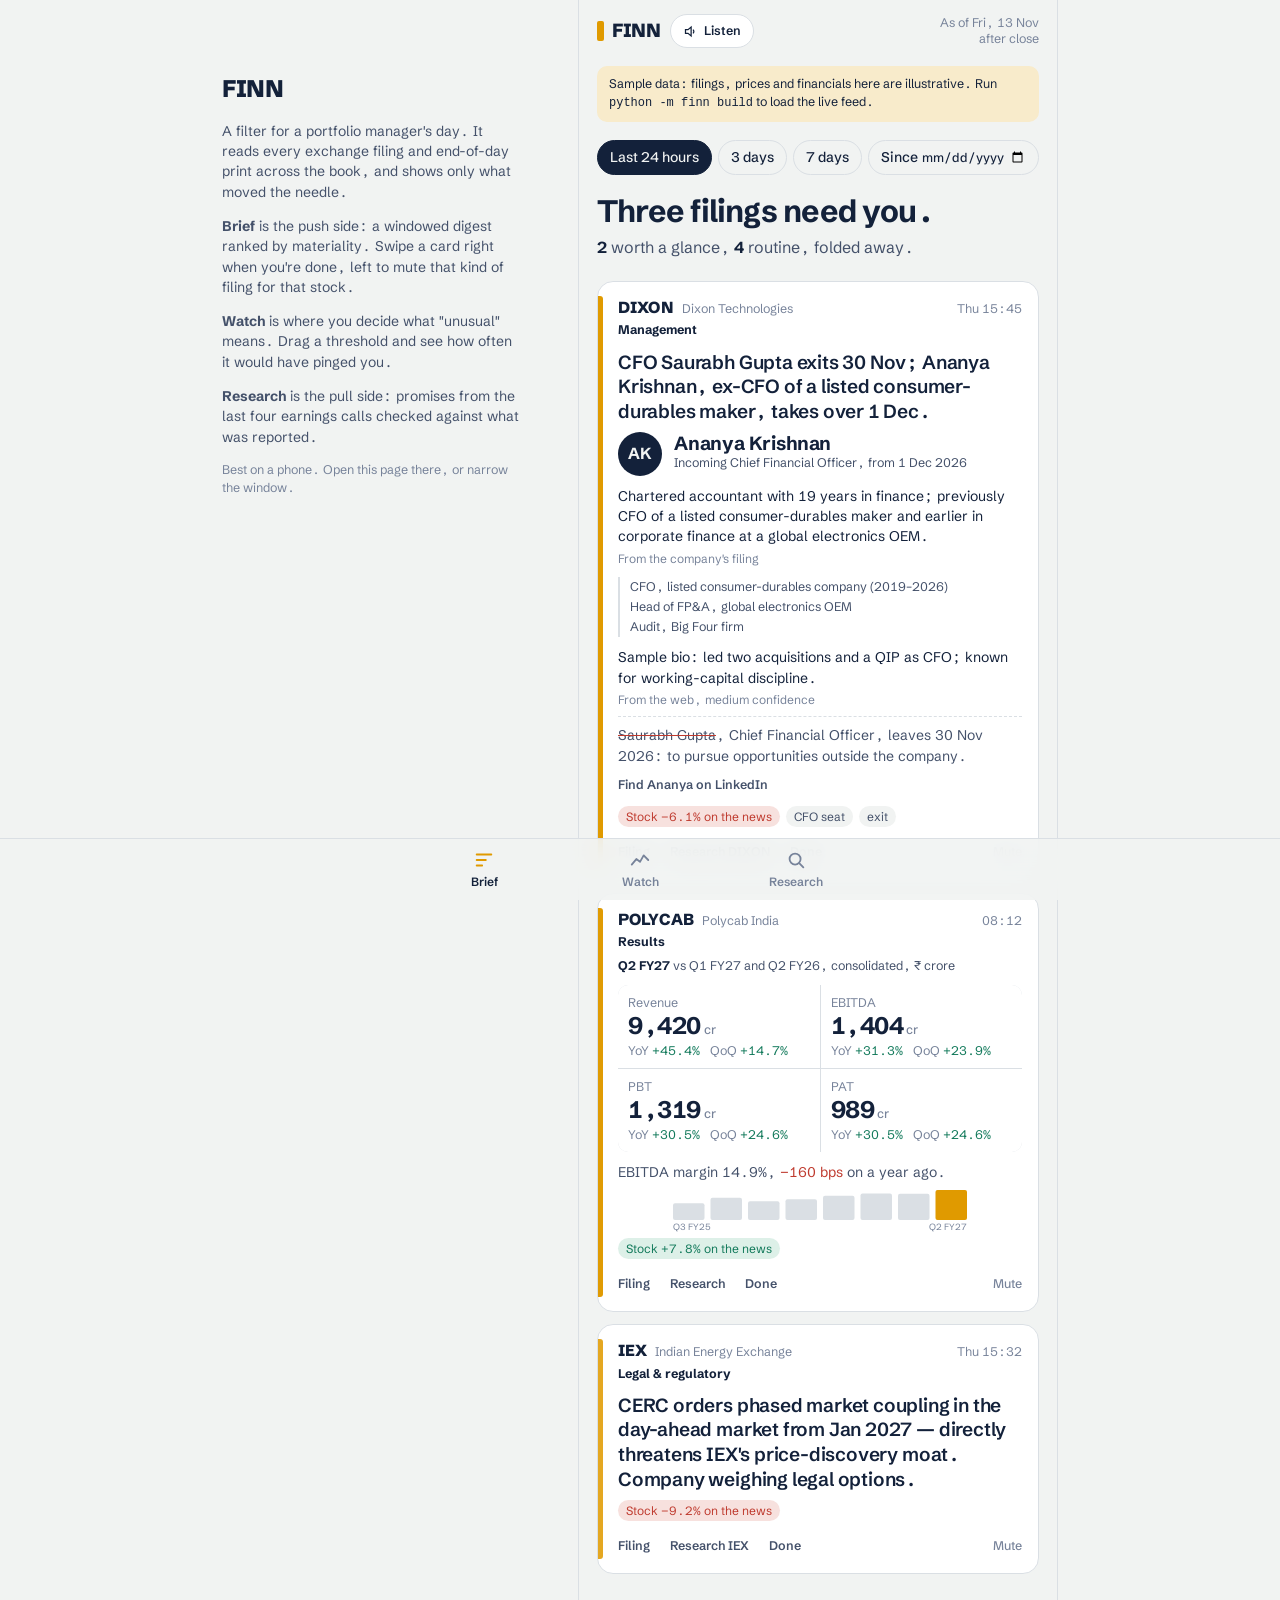
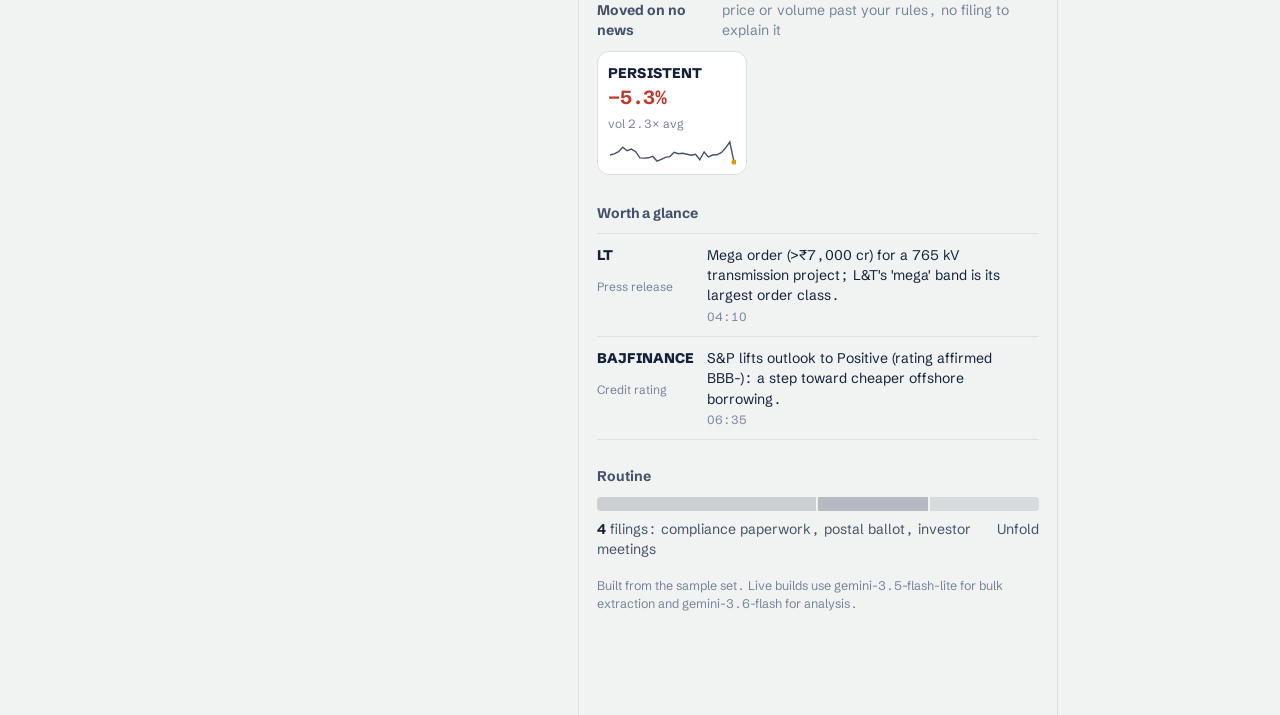
==== web/index.html @ 3c0c9d1e "FINN: mobile-first financial investment agent Push brief with materiality triage, configurable alert" ====
<!DOCTYPE html>
<html lang="en">
<head>
<meta charset="utf-8">
<meta name="viewport" content="width=device-width, initial-scale=1, viewport-fit=cover">
<meta name="theme-color" content="#13213A">
<title>FINN</title>
<link rel="manifest" href="manifest.webmanifest">
<link rel="icon" href="icon.svg" type="image/svg+xml">
<link rel="preconnect" href="https://fonts.googleapis.com">
<link rel="preconnect" href="https://fonts.gstatic.com" crossorigin>
<link href="https://fonts.googleapis.com/css2?family=Schibsted+Grotesk:ital,wght@0,400;0,500;0,600;0,700;0,800;1,400&display=swap" rel="stylesheet">
<link rel="stylesheet" href="styles.css">
</head>
<body>
<div class="shell">
  <aside class="aside" aria-hidden="true">
    <p class="aside-mark">FINN</p>
    <p>A filter for a portfolio manager's day. It reads every exchange filing and end-of-day print across the book, and shows only what moved the needle.</p>
    <p><b>Brief</b> is the push side: a windowed digest ranked by materiality. Swipe a card right when you're done, left to mute that kind of filing for that stock.</p>
    <p><b>Watch</b> is where you decide what "unusual" means. Drag a threshold and see how often it would have pinged you.</p>
    <p><b>Research</b> is the pull side: promises from the last four earnings calls checked against what was reported.</p>
    <p class="aside-small">Best on a phone. Open this page there, or narrow the window.</p>
  </aside>
  <main id="app" class="app" tabindex="-1">
    <p class="loading">Loading the brief</p>
  </main>
</div>
<nav class="tabs" id="tabs" aria-label="Sections">
  <a href="#brief" data-tab="brief"><svg viewBox="0 0 24 24" aria-hidden="true"><path d="M4 6h16M4 12h10M4 18h6"/></svg><span>Brief</span></a>
  <a href="#watch" data-tab="watch"><svg viewBox="0 0 24 24" aria-hidden="true"><path d="M3 17l5-6 4 3 4-7 5 5"/></svg><span>Watch</span></a>
  <a href="#research" data-tab="research"><svg viewBox="0 0 24 24" aria-hidden="true"><circle cx="11" cy="11" r="6"/><path d="M20 20l-4.5-4.5"/></svg><span>Research</span></a>
</nav>
<div class="sheet" id="sheet" role="dialog" aria-modal="true" hidden>
  <div class="sheet-scrim" data-close></div>
  <div class="sheet-body" id="sheet-body"></div>
</div>
<div class="toast" id="toast" role="status" aria-live="polite"></div>
<script src="config.js"></script>
<script src="app.js"></script>
</body>
</html>
---- web/styles.css ----
:root {
  --paper: #F1F3F2;
  --surface: #FFFFFF;
  --ink: #13213A;
  --ink2: #44516A;
  --muted: #77839A;
  --rule: #DADFE4;
  --saffron: #E09A00;
  --saffron-soft: #F8EBCB;
  --up: #11795A;
  --down: #BF3A2E;
  --up-soft: #DDF0E8;
  --down-soft: #F7E1DE;
  --focus: #2F5BD3;
  --f: "Schibsted Grotesk", ui-sans-serif, system-ui, -apple-system, "Segoe UI", sans-serif;
  --s1: 12.5px; --s2: 14px; --s3: 16px; --s4: 19px; --s5: 24px; --s6: 31px;
  --tabs: 62px;
  color-scheme: light dark;
}
@media (prefers-color-scheme: dark) {
  :root {
    --paper: #0D1828; --surface: #15243A; --ink: #E8EDF4; --ink2: #B6C1CF; --muted: #8592A5;
    --rule: #243651; --saffron: #F0B429; --saffron-soft: #3A3220; --up: #46C38F; --down: #F0705F;
    --up-soft: #173A33; --down-soft: #40232A; --focus: #8EB0FF;
  }
}
* { box-sizing: border-box; }
html { -webkit-text-size-adjust: 100%; }
body {
  margin: 0; background: var(--paper); color: var(--ink); font-family: var(--f);
  font-size: var(--s3); line-height: 1.45; font-feature-settings: "tnum" 1, "lnum" 1;
  -webkit-font-smoothing: antialiased;
}
a { color: inherit; }
button, input, select { font: inherit; color: inherit; }
:focus-visible { outline: 2px solid var(--focus); outline-offset: 2px; border-radius: 4px; }
.num { font-variant-numeric: tabular-nums; }
.up { color: var(--up); } .down { color: var(--down); } .flat { color: var(--muted); }

.shell { display: flex; justify-content: center; gap: 56px; padding: 0 16px; }
.aside { display: none; }
.app {
  width: 100%; max-width: 480px; min-height: 100vh; outline: none;
  padding: calc(env(safe-area-inset-top, 0px) + 14px) 0 calc(var(--tabs) + env(safe-area-inset-bottom, 0px) + 28px);
}
@media (min-width: 980px) {
  .aside { display: block; position: sticky; top: 0; align-self: flex-start; max-width: 300px; padding-top: 72px; color: var(--ink2); font-size: var(--s2); }
  .aside p { margin: 0 0 14px; }
  .aside-mark { font-weight: 800; font-size: var(--s5); color: var(--ink); letter-spacing: -.02em; }
  .aside-small { color: var(--muted); font-size: var(--s1); }
  .app { border-left: 1px solid var(--rule); border-right: 1px solid var(--rule); padding-left: 18px; padding-right: 18px; }
}
.loading { color: var(--muted); padding: 40px 0; }

/* top bar */
.bar { display: flex; align-items: center; gap: 10px; margin-bottom: 18px; }
.mark { font-weight: 800; letter-spacing: -.02em; font-size: var(--s4); display: flex; align-items: center; gap: 8px; }
.mark i { display: inline-block; width: 7px; height: 20px; border-radius: 2px; background: var(--saffron); }
.asof { color: var(--muted); font-size: var(--s1); margin-left: auto; text-align: right; line-height: 1.25; }
.iconbtn {
  border: 1px solid var(--rule); background: var(--surface); border-radius: 999px; height: 34px; padding: 0 12px;
  display: inline-flex; align-items: center; gap: 6px; font-size: var(--s1); font-weight: 600; cursor: pointer;
}
.iconbtn svg { width: 15px; height: 15px; fill: none; stroke: currentColor; stroke-width: 2; }
.iconbtn[aria-pressed="true"] { background: var(--ink); color: var(--paper); border-color: var(--ink); }

.banner { background: var(--saffron-soft); color: var(--ink); border-radius: 10px; padding: 9px 12px; font-size: var(--s1); margin: 0 0 16px; }
.banner code { font-size: 12px; }

/* window chips */
.chips { display: flex; gap: 6px; overflow-x: auto; scrollbar-width: none; margin: 0 -2px 18px; padding: 2px; }
.chips::-webkit-scrollbar { display: none; }
.chip {
  flex: none; border: 1px solid var(--rule); background: transparent; border-radius: 999px; padding: 6px 12px;
  font-size: var(--s2); font-weight: 500; cursor: pointer; white-space: nowrap;
}
.chip[aria-pressed="true"] { background: var(--ink); color: var(--paper); border-color: var(--ink); }
.chip input[type=date] { border: 0; background: transparent; font-size: var(--s1); padding: 0; }

/* hero sentence */
.hero { margin: 4px 0 22px; }
.hero h1 { font-size: var(--s6); line-height: 1.08; letter-spacing: -.025em; font-weight: 700; margin: 0 0 8px; text-wrap: balance; }
.hero h1 b { font-weight: 800; }
.hero p { margin: 0; color: var(--ink2); font-size: var(--s3); }
.hero p b { color: var(--ink); font-weight: 700; }

.sect { font-size: var(--s2); font-weight: 700; color: var(--ink2); margin: 26px 0 10px; display: flex; align-items: baseline; gap: 8px; }
.sect span { font-weight: 400; color: var(--muted); }

/* top-tier cards */
.stack { display: grid; grid-template-columns: minmax(0, 1fr); gap: 12px; }
.swipe { position: relative; border-radius: 16px; touch-action: pan-y; min-width: 0; }
.swipe-under {
  position: absolute; inset: 0; border-radius: 16px; display: flex; align-items: center; justify-content: space-between;
  padding: 0 20px; font-weight: 700; font-size: var(--s2);
}
.swipe-under .l { color: var(--up); } .swipe-under .r { color: var(--down); }
.card {
  position: relative; background: var(--surface); border-radius: 16px; padding: 14px 16px 12px 20px;
  border: 1px solid var(--rule); transition: transform .18s ease-out, opacity .18s;
}
.card::before {
  content: ""; position: absolute; left: 0; top: 14px; bottom: 14px; width: 5px; border-radius: 0 3px 3px 0;
  background: var(--saffron); opacity: var(--w, 1);
}
.card.dragging { transition: none; }
.head { display: flex; align-items: baseline; gap: 8px; margin-bottom: 2px; }
.tk { font-weight: 800; letter-spacing: .01em; font-size: var(--s3); }
.co { color: var(--muted); font-size: var(--s1); white-space: nowrap; overflow: hidden; text-overflow: ellipsis; }
.time { margin-left: auto; color: var(--muted); font-size: var(--s1); white-space: nowrap; }
.kicker { font-size: var(--s1); color: var(--ink2); margin-bottom: 10px; }
.kicker b { color: var(--ink); font-weight: 700; }
.lede { font-size: var(--s4); line-height: 1.3; font-weight: 600; letter-spacing: -.01em; margin: 0 0 8px; }
.why { display: flex; flex-wrap: wrap; gap: 6px; margin: 6px 0 2px; }
.pill { font-size: 12px; padding: 2px 8px; border-radius: 999px; background: var(--paper); color: var(--ink2); }
.pill.up { background: var(--up-soft); color: var(--up); } .pill.down { background: var(--down-soft); color: var(--down); }
.actions { display: flex; gap: 4px; margin: 10px -8px 0; flex-wrap: wrap; }
.act { background: none; border: 0; padding: 6px 8px; font-size: var(--s1); font-weight: 600; color: var(--ink2); cursor: pointer; border-radius: 8px; text-decoration: none; }
.act:hover { background: var(--paper); }
.act.mute { margin-left: auto; color: var(--muted); font-weight: 500; }

/* results grid */
.grid4 { display: grid; grid-template-columns: repeat(2, minmax(0, 1fr)); gap: 1px; background: var(--rule); border-radius: 10px; overflow: hidden; margin: 2px 0 10px; }
.m { background: var(--surface); padding: 9px 10px 8px; }
.m .k { font-size: var(--s1); color: var(--muted); display: block; }
.m .v { font-size: var(--s5); font-weight: 700; letter-spacing: -.02em; display: block; line-height: 1.15; }
.m .v small { font-size: var(--s1); font-weight: 500; color: var(--muted); margin-left: 3px; letter-spacing: 0; }
.m .d { font-size: var(--s1); display: flex; flex-wrap: wrap; gap: 0 10px; margin-top: 2px; }
.m .d span { white-space: nowrap; }
.m .d em { font-style: normal; color: var(--muted); margin-right: 3px; }
.note { font-size: var(--s2); color: var(--ink2); margin: 0 0 4px; }
.minibars { display: block; width: 100%; height: 44px; margin: 6px 0 0; }
.minibars rect { fill: var(--rule); } .minibars rect.now { fill: var(--saffron); }
.minibars text { font-size: 9px; fill: var(--muted); }

/* people */
.who { display: grid; grid-template-columns: 44px 1fr; gap: 10px 12px; margin: 2px 0 8px; }
.avatar { width: 44px; height: 44px; border-radius: 50%; background: var(--ink); color: var(--paper); display: grid; place-items: center; font-weight: 700; font-size: var(--s3); }
.who h3 { margin: 0; font-size: var(--s4); line-height: 1.2; letter-spacing: -.01em; }
.who .role { font-size: var(--s1); color: var(--ink2); }
.profile { grid-column: 1 / -1; font-size: var(--s2); color: var(--ink); margin: 0; }
.profile small, .srcnote { display: block; color: var(--muted); font-size: 12px; margin-top: 3px; }
.roles { grid-column: 1 / -1; margin: 0; padding: 0; list-style: none; font-size: var(--s1); color: var(--ink2); border-left: 2px solid var(--rule); }
.roles li { padding: 1px 0 1px 10px; }
.leaving { font-size: var(--s2); color: var(--ink2); padding: 8px 0 0; border-top: 1px dashed var(--rule); margin-top: 8px; }
.leaving s { text-decoration-color: var(--down); }

/* glance rows */
.rows { border-top: 1px solid var(--rule); }
.row { display: grid; grid-template-columns: 100px minmax(0, 1fr); gap: 2px 10px; padding: 11px 0; border-bottom: 1px solid var(--rule); cursor: pointer; }
.row .tk { font-size: var(--s2); overflow: hidden; text-overflow: ellipsis; white-space: nowrap; }
.row .lab { font-size: 12px; color: var(--muted); }
.row p { margin: 0; font-size: var(--s2); grid-row: span 2; }
.row .rt { grid-column: 2; font-size: 12px; color: var(--muted); }

/* sediment */
.sediment { background: transparent; border: 0; padding: 0; width: 100%; text-align: left; cursor: pointer; }
.strata { display: flex; height: 14px; border-radius: 4px; overflow: hidden; gap: 2px; margin-bottom: 8px; }
.strata span { display: block; height: 100%; background: var(--ink2); opacity: .22; }
.strata span:nth-child(2n) { opacity: .34; } .strata span:nth-child(3n) { opacity: .14; }
.sed-text { font-size: var(--s2); color: var(--ink2); display: flex; justify-content: space-between; }
.sed-text b { color: var(--ink); }
.routine-list { margin-top: 10px; }
.rgroup { padding: 8px 0; border-bottom: 1px solid var(--rule); }
.rgroup h4 { margin: 0 0 4px; font-size: var(--s2); font-weight: 600; display: flex; justify-content: space-between; }
.rgroup h4 span { color: var(--muted); font-weight: 400; }
.rgroup a { display: block; font-size: var(--s1); color: var(--ink2); text-decoration: none; padding: 3px 0; }
.rgroup a b { color: var(--ink); font-weight: 600; margin-right: 6px; }

.quiet { color: var(--muted); font-size: var(--s1); margin-top: 18px; }
.linkbtn { background: none; border: 0; padding: 0; color: var(--ink); text-decoration: underline; text-underline-offset: 2px; cursor: pointer; font-size: inherit; }
.empty { padding: 26px 0; color: var(--ink2); }

/* moves with no filing */
.moves { display: flex; gap: 8px; overflow-x: auto; scrollbar-width: none; margin: 0 -16px; padding: 0 16px 2px; }
.moves::-webkit-scrollbar { display: none; }
.mv { flex: none; width: 150px; background: var(--surface); border: 1px solid var(--rule); border-radius: 12px; padding: 9px 10px; cursor: pointer; text-align: left; }
.mv .tk { font-size: var(--s2); }
.mv .big { font-size: var(--s4); font-weight: 700; display: block; letter-spacing: -.01em; }
.mv small { font-size: 12px; color: var(--muted); }
.spark { display: block; width: 100%; height: 26px; margin-top: 4px; }
.spark path { fill: none; stroke: var(--ink2); stroke-width: 1.4; }
.spark circle { fill: var(--saffron); }

/* watch */
.rule { padding: 14px 0; border-bottom: 1px solid var(--rule); }
.rule label { display: flex; justify-content: space-between; align-items: baseline; font-weight: 600; font-size: var(--s3); }
.rule label output { font-size: var(--s5); font-weight: 700; letter-spacing: -.02em; }
.rule p { margin: 2px 0 8px; color: var(--muted); font-size: var(--s1); }
input[type=range] { width: 100%; accent-color: var(--saffron); height: 28px; }
.catgrid { display: flex; flex-wrap: wrap; gap: 6px; margin-top: 8px; }
.preview { background: var(--surface); border: 1px solid var(--rule); border-radius: 16px; padding: 14px 14px 10px; margin: 16px 0 8px; }
.preview h3 { margin: 0 0 2px; font-size: var(--s4); letter-spacing: -.01em; line-height: 1.25; }
.preview p { margin: 0 0 10px; color: var(--ink2); font-size: var(--s1); }
.matrix { display: block; width: 100%; }
.matrix text { font-size: 9px; fill: var(--muted); font-family: var(--f); }
.matrix .cell { fill: var(--rule); }
.matrix .hit-up { fill: var(--up); } .matrix .hit-down { fill: var(--down); } .matrix .hit-vol { fill: var(--saffron); }
.legend { display: flex; gap: 12px; font-size: 12px; color: var(--muted); margin-top: 6px; }
.legend i { display: inline-block; width: 8px; height: 8px; border-radius: 2px; margin-right: 4px; vertical-align: 0; }
.book .row { grid-template-columns: 1fr 70px 64px; align-items: center; cursor: default; }
.book .row p { grid-row: auto; }
.book .px { text-align: right; font-size: var(--s2); }
.book .px small { display: block; font-size: 12px; }

/* research */
.search { display: flex; gap: 8px; margin: 0 0 12px; }
.search input { flex: 1; min-width: 0; border: 1px solid var(--rule); background: var(--surface); border-radius: 12px; padding: 10px 12px; font-size: var(--s3); text-transform: uppercase; }
.search input::placeholder { text-transform: none; color: var(--muted); }
.btn { border: 0; background: var(--ink); color: var(--paper); border-radius: 12px; padding: 0 16px; font-weight: 700; cursor: pointer; min-height: 42px; }
.btn.ghost { background: transparent; color: var(--ink); border: 1px solid var(--rule); }
.co-h { margin: 18px 0 4px; }
.co-h h1 { margin: 0; font-size: var(--s5); letter-spacing: -.02em; line-height: 1.15; }
.co-h p { margin: 2px 0 0; color: var(--muted); font-size: var(--s1); }
.facts { display: grid; grid-template-columns: repeat(3, 1fr); gap: 1px; background: var(--rule); border-radius: 12px; overflow: hidden; margin: 12px 0; }
.facts div { background: var(--surface); padding: 8px 10px; }
.facts span { display: block; font-size: 12px; color: var(--muted); }
.facts b { font-size: var(--s3); }
.verdict { font-size: var(--s4); line-height: 1.32; font-weight: 600; letter-spacing: -.01em; margin: 16px 0 6px; padding-left: 14px; border-left: 4px solid var(--saffron); }
.toc { display: flex; gap: 6px; overflow-x: auto; scrollbar-width: none; position: sticky; top: 0; background: var(--paper); padding: 10px 0; margin: 6px 0 0; z-index: 3; }
.toc::-webkit-scrollbar { display: none; }
.toc a { flex: none; text-decoration: none; font-size: var(--s1); font-weight: 600; border: 1px solid var(--rule); border-radius: 999px; padding: 5px 11px; color: var(--ink2); }
.rsec { scroll-margin-top: 56px; padding-top: 6px; }
.rsec > h2 { font-size: var(--s4); letter-spacing: -.01em; margin: 22px 0 4px; }
.rsec > .sub { color: var(--muted); font-size: var(--s1); margin: 0 0 10px; }

.ledger { border-top: 1px solid var(--rule); }
.lrow { display: grid; grid-template-columns: 26px 1fr; gap: 0 10px; padding: 12px 0; border-bottom: 1px solid var(--rule); }
.glyph { width: 22px; height: 22px; margin-top: 1px; }
.lrow .said { font-size: 12px; color: var(--muted); }
.lrow .prom { font-weight: 600; font-size: var(--s3); line-height: 1.3; }
.lrow .tgt { font-size: var(--s1); color: var(--ink2); }
.lrow .got { font-size: var(--s2); margin-top: 4px; }
.lrow .got b { font-weight: 600; }
.vlabel { font-size: 12px; font-weight: 700; }
.v-delivered { color: var(--up); } .v-missed, .v-walked_back { color: var(--down); } .v-partly { color: var(--saffron); } .v-too_early { color: var(--muted); }
.srcs { display: inline-flex; flex-wrap: wrap; gap: 4px; margin-top: 4px; }
.src { font-size: 11.5px; border: 1px solid var(--rule); background: transparent; border-radius: 6px; padding: 0 6px; line-height: 20px; cursor: pointer; color: var(--ink2); }
.score { display: flex; gap: 2px; height: 8px; border-radius: 4px; overflow: hidden; margin: 8px 0 4px; }
.score span { display: block; height: 100%; }
.drift { font-size: var(--s2); color: var(--ink2); margin: 10px 0 0; }
.drift b { color: var(--ink); }

.nvn { display: grid; gap: 10px; }
.nv { background: var(--surface); border: 1px solid var(--rule); border-radius: 12px; padding: 10px 12px; }
.nv .c { font-size: var(--s2); font-weight: 600; }
.nv .n { font-size: var(--s2); color: var(--ink2); margin-top: 3px; padding-top: 6px; border-top: 1px dashed var(--rule); }
.nv .tag { font-size: 12px; font-weight: 700; float: right; margin-left: 8px; }

.segs { display: grid; gap: 6px; margin-top: 8px; }
.seg { display: grid; grid-template-columns: 1fr 56px; align-items: center; gap: 8px; font-size: var(--s2); }
.seg .b { height: 8px; border-radius: 4px; background: var(--ink); grid-column: 1 / -1; }

.chart { display: block; width: 100%; }
.chart text { font-size: 10px; fill: var(--muted); font-family: var(--f); paint-order: stroke; stroke: var(--paper); stroke-width: 3px; }
.chart .bar { fill: var(--ink2); opacity: .8; } .chart .bar.hi { fill: var(--saffron); opacity: 1; }
.chart .ln { fill: none; stroke: var(--saffron); stroke-width: 2; }
.chart .ref { stroke: var(--ink); stroke-dasharray: 3 3; stroke-width: 1; opacity: .5; }
.chart .neg { fill: var(--down); opacity: .85; }
.kv { display: grid; grid-template-columns: repeat(2, 1fr); gap: 8px 14px; margin: 10px 0; }
.kv div span { display: block; font-size: 12px; color: var(--muted); }
.kv div b { font-size: var(--s4); letter-spacing: -.01em; }
.qtable { width: 100%; border-collapse: collapse; font-size: var(--s1); margin-top: 8px; }
.qtable th { text-align: right; color: var(--muted); font-weight: 500; padding: 4px 4px; border-bottom: 1px solid var(--rule); }
.qtable td { text-align: right; padding: 5px 4px; border-bottom: 1px solid var(--rule); }
.qtable th:first-child, .qtable td:first-child { text-align: left; }

.bb { display: grid; gap: 14px; }
.bb h3 { margin: 0 0 6px; font-size: var(--s3); }
.bb ul { margin: 0; padding: 0; list-style: none; }
.bb li { padding: 8px 0 8px 14px; border-bottom: 1px solid var(--rule); position: relative; font-size: var(--s2); }
.bb li::before { content: ""; position: absolute; left: 0; top: 15px; width: 6px; height: 6px; border-radius: 50%; }
.bull li::before { background: var(--up); } .bear li::before { background: var(--down); }
.watchlist { margin: 0; padding-left: 18px; font-size: var(--s2); }
.ask { display: flex; gap: 8px; margin-top: 8px; }
.ask input { flex: 1; min-width: 0; border: 1px solid var(--rule); background: var(--surface); border-radius: 12px; padding: 10px 12px; }
.suggest { display: flex; gap: 6px; flex-wrap: wrap; margin-top: 8px; }
.answer { margin-top: 12px; }
.answer .a { font-size: var(--s3); margin: 0 0 10px; }
.passage { font-size: var(--s2); color: var(--ink2); border-left: 3px solid var(--rule); padding: 2px 0 2px 10px; margin: 0 0 10px; }
.passage mark { background: var(--saffron-soft); color: var(--ink); border-radius: 2px; }
.passage .src { margin-top: 4px; }
.sources { font-size: var(--s1); color: var(--ink2); }
.sources li { margin: 3px 0; }
.rlist { display: grid; gap: 8px; }
.rcard { display: flex; justify-content: space-between; align-items: center; text-decoration: none; background: var(--surface); border: 1px solid var(--rule); border-radius: 12px; padding: 12px 14px; }
.rcard b { font-size: var(--s3); } .rcard span { font-size: var(--s1); color: var(--muted); }

/* tabs */
.tabs {
  position: fixed; left: 0; right: 0; bottom: 0; z-index: 10; display: flex; justify-content: center; gap: 6px;
  background: color-mix(in srgb, var(--paper) 88%, transparent); backdrop-filter: blur(12px); -webkit-backdrop-filter: blur(12px);
  border-top: 1px solid var(--rule); padding: 6px 12px calc(env(safe-area-inset-bottom, 0px) + 6px);
}
.tabs a { flex: 1; max-width: 150px; display: flex; flex-direction: column; align-items: center; gap: 2px; text-decoration: none; color: var(--muted); font-size: 12px; font-weight: 600; padding: 4px 0; border-radius: 10px; }
.tabs svg { width: 22px; height: 22px; fill: none; stroke: currentColor; stroke-width: 2; stroke-linecap: round; stroke-linejoin: round; }
.tabs a[aria-current="page"] { color: var(--ink); }
.tabs a[aria-current="page"] svg { stroke: var(--saffron); }

/* sheet + toast */
.sheet { position: fixed; inset: 0; z-index: 30; }
.sheet-scrim { position: absolute; inset: 0; background: rgba(8, 14, 26, .45); }
.sheet-body {
  position: absolute; left: 0; right: 0; bottom: 0; max-height: 82vh; overflow: auto; background: var(--surface);
  border-radius: 18px 18px 0 0; padding: 10px 18px calc(env(safe-area-inset-bottom, 0px) + 22px); max-width: 520px; margin: 0 auto;
  animation: rise .2s ease-out;
}
.sheet-body::before { content: ""; display: block; width: 40px; height: 4px; border-radius: 2px; background: var(--rule); margin: 0 auto 12px; }
.sheet-body h3 { margin: 0 0 4px; font-size: var(--s4); }
.sheet-body p { font-size: var(--s2); }
@keyframes rise { from { transform: translateY(24px); opacity: .4; } }
.toast {
  position: fixed; left: 50%; bottom: calc(var(--tabs) + env(safe-area-inset-bottom, 0px) + 14px); transform: translate(-50%, 20px);
  background: var(--ink); color: var(--paper); padding: 10px 14px; border-radius: 12px; font-size: var(--s2);
  opacity: 0; pointer-events: none; transition: .2s; display: flex; gap: 14px; align-items: center; z-index: 40; max-width: 92vw;
}
.toast.on { opacity: 1; transform: translate(-50%, 0); pointer-events: auto; }
.toast button { background: none; border: 0; color: var(--saffron); font-weight: 700; cursor: pointer; padding: 0; }
.hi-enter { animation: lift .5s ease-out both; }
@keyframes lift { from { opacity: 0; transform: translateY(6px); } }
@media (prefers-reduced-motion: reduce) { *, *::before { animation: none !important; transition: none !important; } }
.gnow { margin: 6px 0 0; border-top: 1px solid var(--rule); }
.gnow div { padding: 9px 0; border-bottom: 1px solid var(--rule); }
.gnow dt { font-size: var(--s1); color: var(--muted); }
.gnow dd { margin: 1px 0 0; font-size: var(--s2); }
.gnow dd b { font-size: var(--s3); margin-right: 4px; }
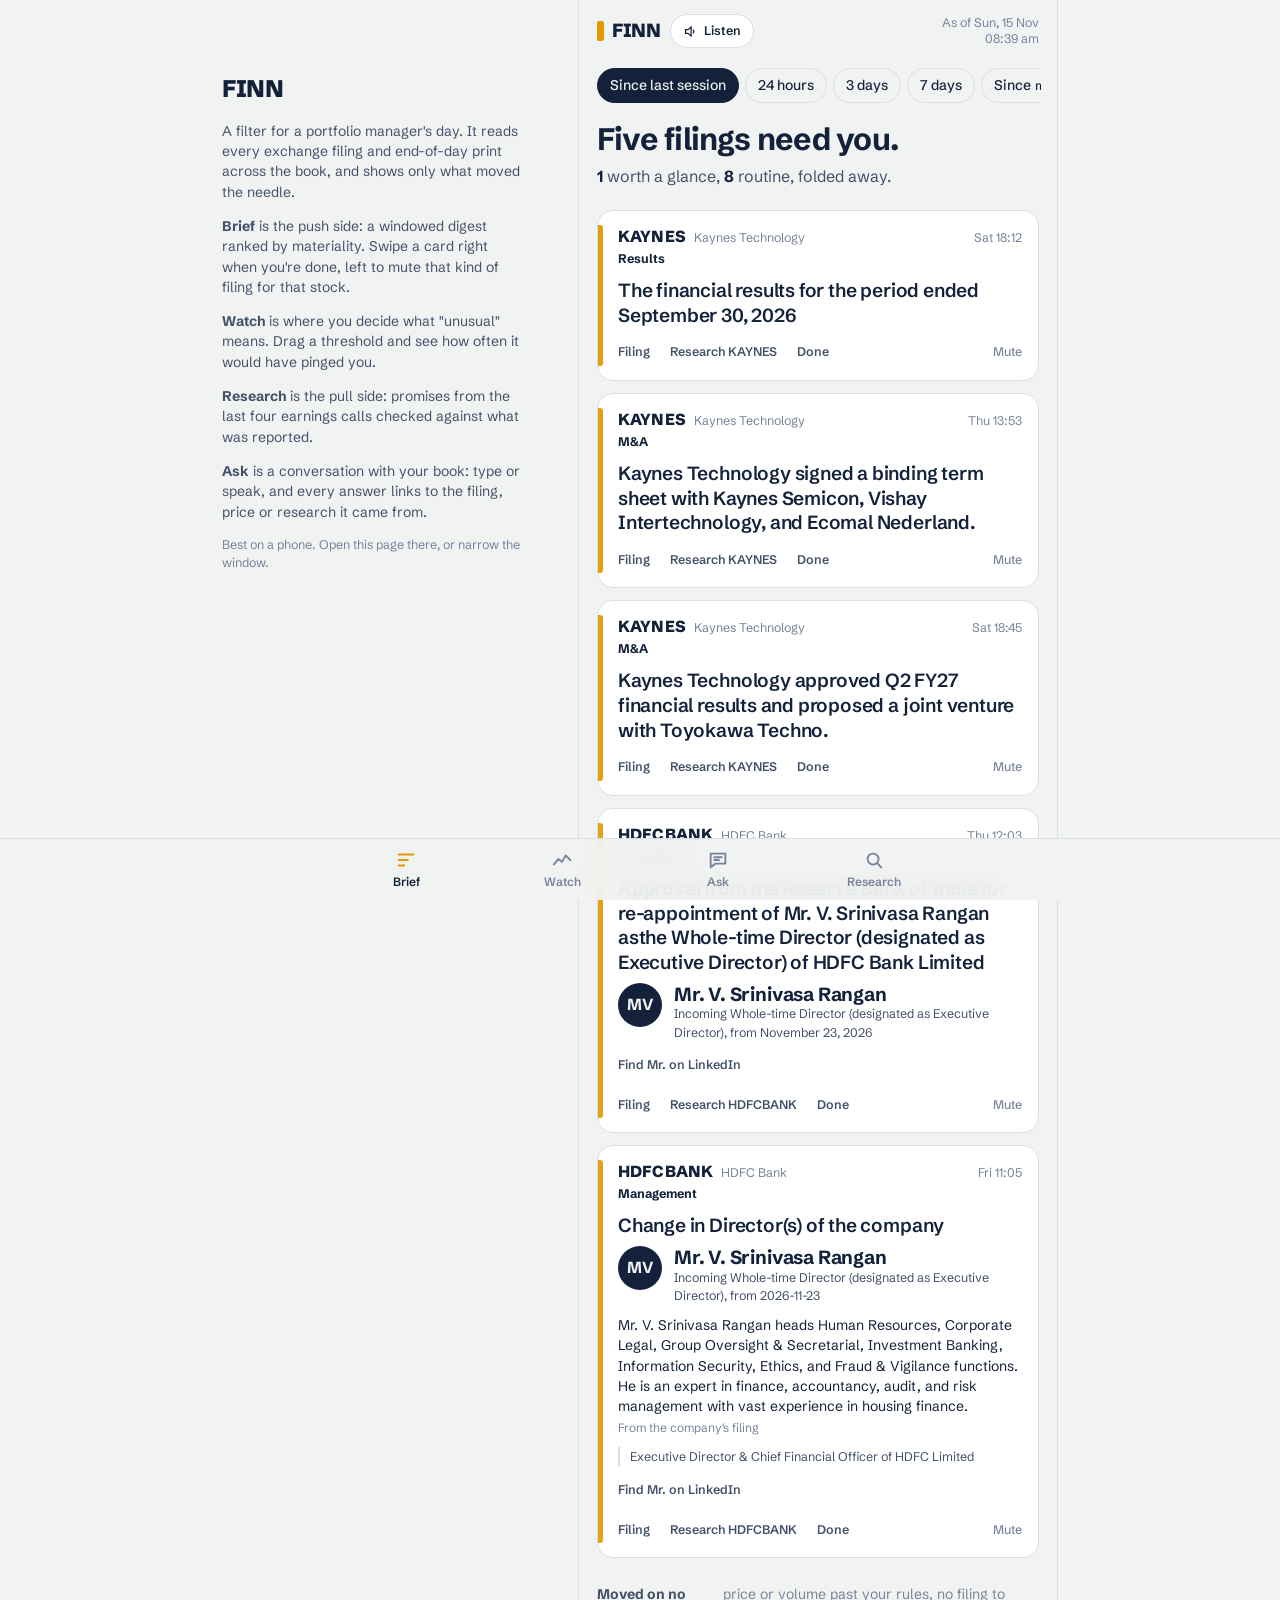
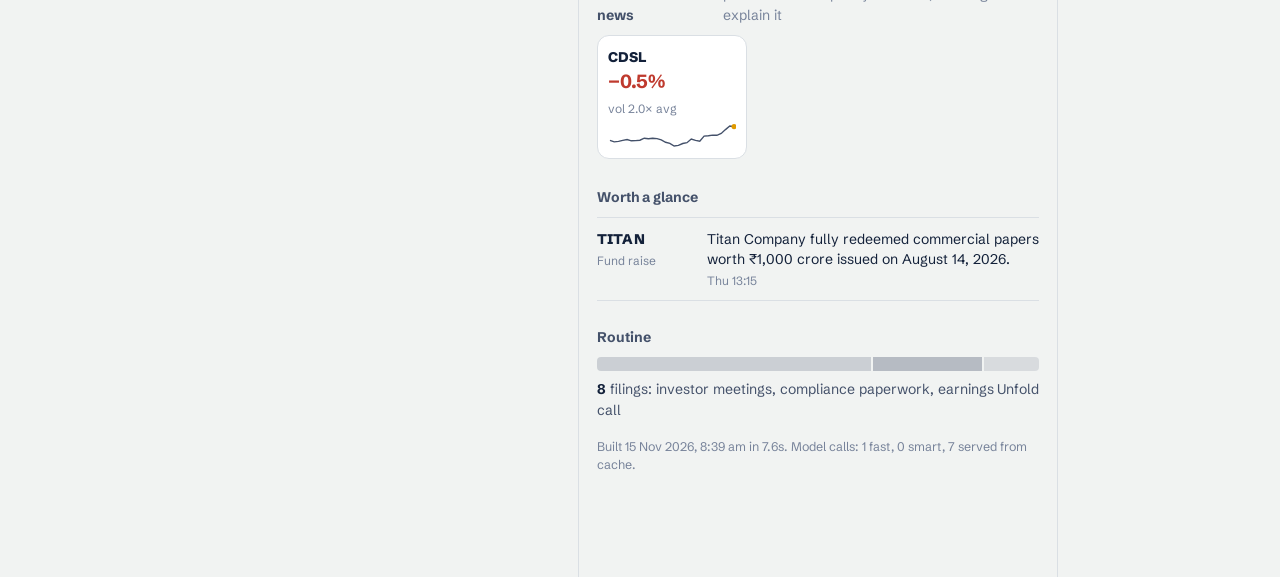
==== commit 5185b86c: "Ask FINN: voice and chat over the whole book, with citations" ====
--- a/web/index.html
+++ b/web/index.html
@@ -20,6 +20,7 @@
     <p><b>Brief</b> is the push side: a windowed digest ranked by materiality. Swipe a card right when you're done, left to mute that kind of filing for that stock.</p>
     <p><b>Watch</b> is where you decide what "unusual" means. Drag a threshold and see how often it would have pinged you.</p>
     <p><b>Research</b> is the pull side: promises from the last four earnings calls checked against what was reported.</p>
+    <p><b>Ask</b> is a conversation with your book: type or speak, and every answer links to the filing, price or research it came from.</p>
     <p class="aside-small">Best on a phone. Open this page there, or narrow the window.</p>
   </aside>
   <main id="app" class="app" tabindex="-1">
@@ -29,6 +30,7 @@
 <nav class="tabs" id="tabs" aria-label="Sections">
   <a href="#brief" data-tab="brief"><svg viewBox="0 0 24 24" aria-hidden="true"><path d="M4 6h16M4 12h10M4 18h6"/></svg><span>Brief</span></a>
   <a href="#watch" data-tab="watch"><svg viewBox="0 0 24 24" aria-hidden="true"><path d="M3 17l5-6 4 3 4-7 5 5"/></svg><span>Watch</span></a>
+  <a href="#ask" data-tab="ask"><svg viewBox="0 0 24 24" aria-hidden="true"><path d="M4 5h16v11H9l-5 4z"/><path d="M8 9h8M8 12h5"/></svg><span>Ask</span></a>
   <a href="#research" data-tab="research"><svg viewBox="0 0 24 24" aria-hidden="true"><circle cx="11" cy="11" r="6"/><path d="M20 20l-4.5-4.5"/></svg><span>Research</span></a>
 </nav>
 <div class="sheet" id="sheet" role="dialog" aria-modal="true" hidden>
--- a/web/styles.css
+++ b/web/styles.css
@@ -28,13 +28,13 @@
 html { -webkit-text-size-adjust: 100%; }
 body {
   margin: 0; background: var(--paper); color: var(--ink); font-family: var(--f);
-  font-size: var(--s3); line-height: 1.45; font-feature-settings: "tnum" 1, "lnum" 1;
+  font-size: var(--s3); line-height: 1.45; font-feature-settings: "lnum" 1;
   -webkit-font-smoothing: antialiased;
 }
 a { color: inherit; }
 button, input, select { font: inherit; color: inherit; }
 :focus-visible { outline: 2px solid var(--focus); outline-offset: 2px; border-radius: 4px; }
-.num { font-variant-numeric: tabular-nums; }
+.num { font-variant-numeric: lining-nums; }
 .up { color: var(--up); } .down { color: var(--down); } .flat { color: var(--muted); }
 
 .shell { display: flex; justify-content: center; gap: 56px; padding: 0 16px; }
@@ -324,3 +324,36 @@
 .gnow dt { font-size: var(--s1); color: var(--muted); }
 .gnow dd { margin: 1px 0 0; font-size: var(--s2); }
 .gnow dd b { font-size: var(--s3); margin-right: 4px; }
+
+/* results vs guidance, and filings folded into one card */
+.guide, .also { margin: 12px 0 4px; padding-top: 10px; border-top: 1px solid var(--rule, rgba(127,140,160,.22)); }
+.guide h4, .also h4 { margin: 0 0 6px; font-size: var(--s1); font-weight: 700; color: var(--ink2); }
+.gline { display: flex; gap: 10px; align-items: baseline; font-size: var(--s2); line-height: 1.35; margin: 0 0 6px; }
+.gv { flex: none; min-width: 58px; font-size: 12px; font-weight: 700; text-transform: capitalize; }
+.guide small { display: block; color: var(--muted); font-size: 12px; }
+.also a { display: block; font-size: var(--s2); color: var(--ink2); text-decoration: none; margin: 0 0 4px; line-height: 1.35; }
+.also a[href]:hover { color: var(--ink); }
+.also a b { color: var(--ink); font-weight: 700; margin-right: 4px; }
+
+/* Ask FINN */
+.suggest { flex-wrap: wrap; margin-bottom: 14px; }
+.thread { display: flex; flex-direction: column; gap: 10px; margin: 6px 0 14px; }
+.msg { max-width: 92%; border-radius: 16px; padding: 10px 13px; font-size: var(--s3); line-height: 1.45; }
+.msg.me { align-self: flex-end; background: var(--ink); color: var(--paper); border-bottom-right-radius: 5px; }
+.msg.finn { align-self: flex-start; background: var(--surface); border: 1px solid var(--rule); border-bottom-left-radius: 5px; }
+.msg.finn p { margin: 0; }
+.cites { display: flex; flex-wrap: wrap; gap: 6px; margin-top: 9px; }
+.chip.cite { font-size: 12px; padding: 4px 10px; text-decoration: none; color: var(--ink2); }
+.msg-foot { display: flex; justify-content: space-between; gap: 10px; margin-top: 8px; font-size: 12px; color: var(--muted); }
+.follow { flex-wrap: wrap; margin: 10px 0 0; }
+.follow .chip { font-size: 12.5px; }
+.msg.pending { display: flex; gap: 5px; padding: 14px; }
+.msg.pending span { width: 7px; height: 7px; border-radius: 50%; background: var(--muted); animation: blink 1.2s infinite ease-in-out; }
+.msg.pending span:nth-child(2) { animation-delay: .15s; } .msg.pending span:nth-child(3) { animation-delay: .3s; }
+@keyframes blink { 0%, 80%, 100% { opacity: .25; } 40% { opacity: 1; } }
+.askbar { position: sticky; bottom: calc(var(--tabs) + 10px); background: var(--paper); padding: 6px 0; z-index: 2; }
+.askbar input { text-transform: none; }
+.mic { padding: 0 12px; display: inline-flex; align-items: center; }
+.mic svg { width: 20px; height: 20px; fill: none; stroke: currentColor; stroke-width: 2; stroke-linecap: round; }
+.mic[aria-pressed="true"] { border-color: var(--saffron); color: var(--saffron); animation: blink 1.2s infinite; }
+@media (prefers-reduced-motion: reduce) { .msg.pending span, .mic[aria-pressed="true"] { animation: none; } }
